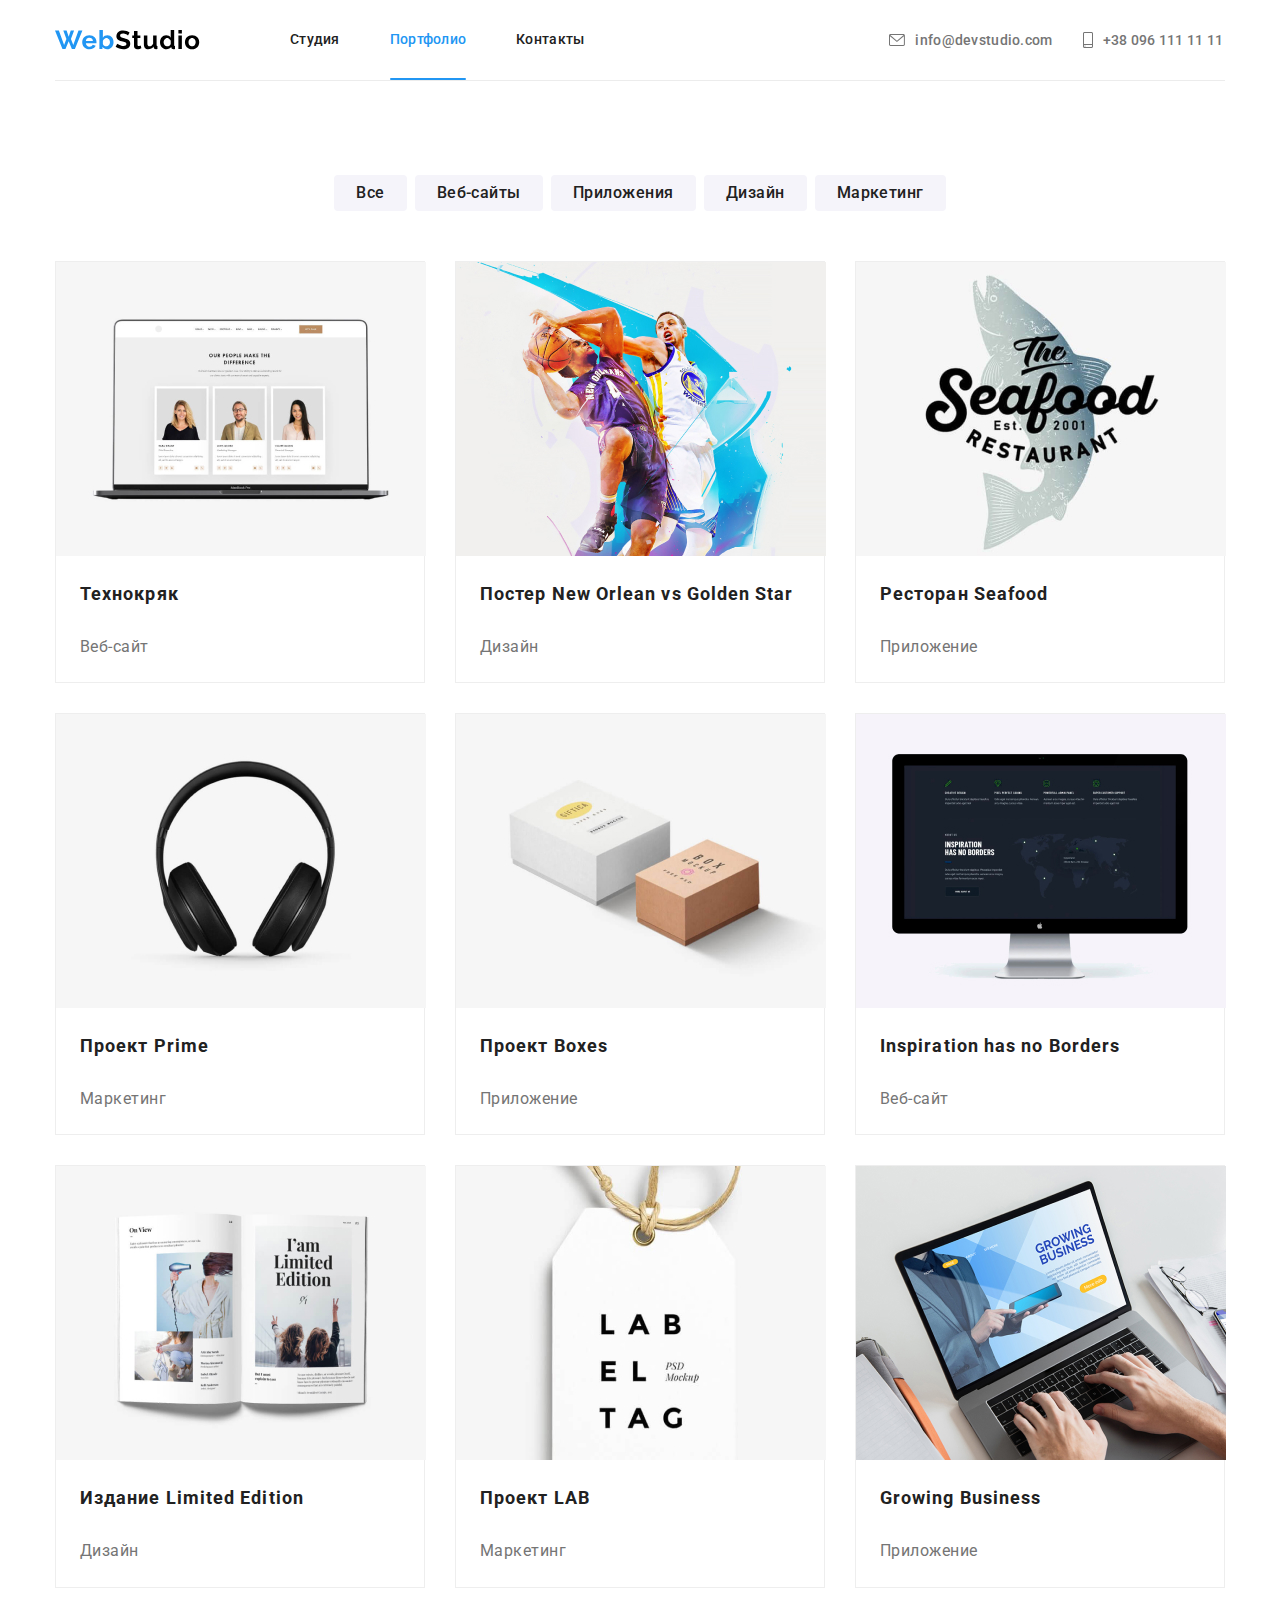
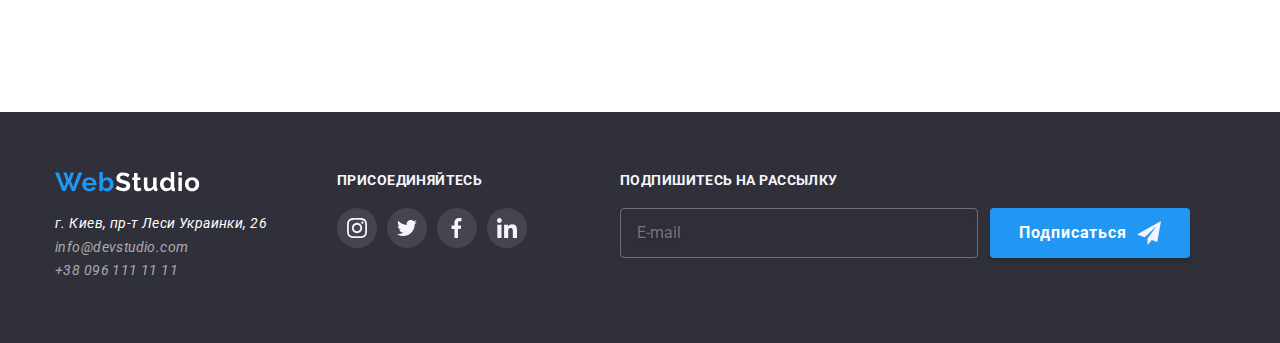
==== portfolio.html @ cbb8707c "portfolio page" ====
<!DOCTYPE html>
<html lang="ru">
  <head>
    <meta charset="UTF-8" />
    <meta name="viewport" content="width=device-width, initial-scale=1.0" />
    <title>portfolio</title>
    <link
      href="https://fonts.googleapis.com/css2?family=Roboto:ital,wght@0,400;0,700;1,100&display=swap"
      rel="stylesheet"
    />
    <link
      rel="stylesheet"
      href="https://cdnjs.cloudflare.com/ajax/libs/modern-normalize/0.7.0/modern-normalize.min.css"
    />
    <link rel="stylesheet" href="./css/style.css" />
  </head>
  <body>
    <header class="header">
      <div class="header__container">
        <nav class="header__container__navigation flexbox">
          <a class="header__container__logo" href="./index.html">
            <img src="./img/WebStudio.svg" alt="логотип"
          /></a>
          <ul class="listt header__menu">
            <li class="header__menu__item">
              <a href="./index.html" class="link">Студия </a>
            </li>

            <li class="header__menu__item">
              <a href="./portfolio.html" class="link current"> Портфолио </a>
            </li>
            <li class="header__menu__item">
              <a href="" class="link">Контакты </a>
            </li>
          </ul>
          <address class="adress">
            <a class="adress__link" href="mailto:info@devstudio.com">
              <svg class="adress__svg" width="16" height="12">
                <use href="./img/symbol-defs.svg#icon-mail"></use>
              </svg>
              info@devstudio.com</a
            >
            <a class="adress__link" href="tel:+380961111111">
              <svg class="adress__svg" width="10" height="16">
                <use href="./img/symbol-defs.svg#icon-tel"></use>
              </svg>
              +38 096 111 11 11
            </a>
          </address>
        </nav>
      </div>
    </header>
    <main>
      <!-- nav-button -->

      <section class="navbutsection">
        <div class="conteiner flexbox">
          <ul class="listt navbut">
            <li class="navbutli">
              <button type="button" class="nav-list">Все</button>
            </li>
            <li class="navbutli">
              <button type="button" class="nav-list">Веб-сайты</button>
            </li>
            <li class="navbutli">
              <button type="button" class="nav-list">Приложения</button>
            </li>
            <li class="navbutli">
              <button type="button" class="nav-list">Дизайн</button>
            </li>
            <li class="navbutli">
              <button type="button" class="nav-list">Маркетинг</button>
            </li>
          </ul>
        </div>
      </section>
      <!-- example -->
      <section class="example">
        <div class="conteiner flexbox">
          <ul class="listt examul">
            <li class="exampleelements">
              <a href=""
                ><div class="overlaybox">
                  <img src="./img/por1.jpg" alt="технокряк" />
                  <div class="overlay">
                    <p>
                      Технокряк это современная площадка распространения
                      коронавируса. Компании используют эту платформу для
                      цифрового шпионажа и атак на защищённые сервера
                      конкурентов.
                    </p>
                  </div>
                </div>
                <div class="listt titlediv">
                  <h2 class="example-title">Технокряк</h2>
                  <p class="example-text">Веб-сайт</p>
                </div></a
              >
            </li>
            <li class="exampleelements">
              <a href=""
                ><div class="overlaybox">
                  <img
                    src="./img/por2.jpg"
                    alt="Постер New Orlean vs Golden Star"
                  />
                  <div class="overlay">
                    <p>
                      Технокряк это современная площадка распространения
                      коронавируса. Компании используют эту платформу для
                      цифрового шпионажа и атак на защищённые сервера
                      конкурентов.
                    </p>
                  </div>
                </div>
                <div class="titlediv">
                  <h2 class="example-title">
                    Постер New Orlean vs Golden Star
                  </h2>
                  <p class="example-text">Дизайн</p>
                </div></a
              >
            </li>
            <li class="exampleelements">
              <a href=""
                ><div class="overlaybox">
                  <img src="./img/por3.jpg" alt="Ресторан Seafood" />
                  <div class="overlay">
                    <p>
                      Технокряк это современная площадка распространения
                      коронавируса. Компании используют эту платформу для
                      цифрового шпионажа и атак на защищённые сервера
                      конкурентов.
                    </p>
                  </div>
                </div>
                <div class="titlediv">
                  <h2 class="example-title">Ресторан Seafood</h2>
                  <p class="example-text">Приложение</p>
                </div></a
              >
            </li>
            <li class="exampleelements">
              <a href=""
                ><div class="overlaybox">
                  <img src="./img/por4.jpg" alt="Проект Prime" />
                  <div class="overlay">
                    <p>
                      Технокряк это современная площадка распространения
                      коронавируса. Компании используют эту платформу для
                      цифрового шпионажа и атак на защищённые сервера
                      конкурентов.
                    </p>
                  </div>
                </div>
                <div class="titlediv">
                  <h2 class="example-title">Проект Prime</h2>
                  <p class="example-text">Маркетинг</p>
                </div></a
              >
            </li>
            <li class="exampleelements">
              <a href=""
                ><div class="overlaybox">
                  <img src="./img/por5.jpg" alt="Проект Boxes" />
                  <div class="overlay">
                    <p>
                      Технокряк это современная площадка распространения
                      коронавируса. Компании используют эту платформу для
                      цифрового шпионажа и атак на защищённые сервера
                      конкурентов.
                    </p>
                  </div>
                </div>
                <div class="titlediv">
                  <h2 class="example-title">Проект Boxes</h2>
                  <p class="example-text">Приложение</p>
                </div></a
              >
            </li>
            <li class="exampleelements">
              <a href=""
                ><div class="overlaybox">
                  <img src="./img/por6.jpg" alt="Inspiration has no Borders" />
                  <div class="overlay">
                    <p>
                      Технокряк это современная площадка распространения
                      коронавируса. Компании используют эту платформу для
                      цифрового шпионажа и атак на защищённые сервера
                      конкурентов.
                    </p>
                  </div>
                </div>
                <div class="titlediv">
                  <h2 class="example-title">Inspiration has no Borders</h2>
                  <p class="example-text">Веб-сайт</p>
                </div></a
              >
            </li>
            <li class="exampleelements">
              <a href=""
                ><div class="overlaybox">
                  <img src="./img/por7.jpg" alt="Издание Limited Edition" />
                  <div class="overlay">
                    <p>
                      Технокряк это современная площадка распространения
                      коронавируса. Компании используют эту платформу для
                      цифрового шпионажа и атак на защищённые сервера
                      конкурентов.
                    </p>
                  </div>
                </div>
                <div class="titlediv">
                  <h2 class="example-title">Издание Limited Edition</h2>
                  <p class="example-text">Дизайн</p>
                </div></a
              >
            </li>
            <li class="exampleelements">
              <a href=""
                ><div class="overlaybox">
                  <img src="./img/por8.jpg" alt="Проект LAB" />
                  <div class="overlay">
                    <p>
                      Технокряк это современная площадка распространения
                      коронавируса. Компании используют эту платформу для
                      цифрового шпионажа и атак на защищённые сервера
                      конкурентов.
                    </p>
                  </div>
                </div>
                <div class="titlediv">
                  <h2 class="example-title">Проект LAB</h2>
                  <p class="example-text">Маркетинг</p>
                </div></a
              >
            </li>
            <li class="exampleelements">
              <a href=""
                ><div class="overlaybox">
                  <img src="./img/por9.jpg" alt="Growing Business" />
                  <div class="overlay">
                    <p>
                      Технокряк это современная площадка распространения
                      коронавируса. Компании используют эту платформу для
                      цифрового шпионажа и атак на защищённые сервера
                      конкурентов.
                    </p>
                  </div>
                </div>
                <div class="titlediv">
                  <h2 class="example-title">Growing Business</h2>
                  <p class="example-text">Приложение</p>
                </div></a
              >
            </li>
          </ul>
        </div>
      </section>
    </main>

    <footer class="footer">
      <div class="conteiner flexbox foote__container">
        <div class="footer__navigation">
          <a class="footer__logo" href="./index.html">
            <img src="./img/WebStudio2.svg" alt="logo"
          /></a>
          <address class="footer__address">
            г. Киев, пр-т Леси Украинки, 26 <br />
            <a class="footer__link" href="mailto:info@devstudio.com"
              >info@devstudio.com</a
            ><br />
            <a class="footer__link" href="tel:+380961111111"
              >+38 096 111 11 11</a
            >
            <br />
          </address>
        </div>
        <div class="footer__social">
          <h3 class="footer__social__title">присоединяйтесь</h3>
          <ul class="listt footer__social__menu">
            <li class="footer__social__items">
              <a class="footer__social__links" href="https://www.instagram.com"
                ><svg class="footer__social__svg" width="20" height="20">
                  <use href="./img/symbol-defs.svg#icon-instagram"></use>
                </svg>
              </a>
            </li>
            <li class="footer__social__items">
              <a class="footer__social__links" href="https://www.twitter.com"
                ><svg class="footer__social__svg" width="20" height="20">
                  <use href="./img/symbol-defs.svg#icon-twitter"></use>
                </svg>
              </a>
            </li>
            <li class="footer__social__items">
              <a class="footer__social__links" href="https://www.facebook.com"
                ><svg class="footer__social__svg" width="20" height="20">
                  <use href="./img/symbol-defs.svg#icon-facebook"></use>
                </svg>
              </a>
            </li>
            <li class="footer__social__items">
              <a class="footer__social__links" href="https://www.linkedin.com"
                ><svg class="footer__social__svg" width="20" height="20">
                  <use href="./img/symbol-defs.svg#icon-linkedin"></use>
                </svg>
              </a>
            </li>
          </ul>
        </div>
        <div class="follow">
          <h2 class="follow__title">Подпишитесь на рассылку</h2>
          <div class="follow__container">
            <input type="email" name="email" placeholder="E-mail" />
            <button type="submit" class="follow__button">
              Подписаться<svg
                class="follow__element"
                width="24px"
                height="24px"
              >
                <use href="./img/symbol-defs.svg#icon-iconsend"></use>
              </svg>
            </button>
          </div>
        </div>
      </div>
    </footer>
  </body>
</html>
---- css/style.css ----
/* mail color: #212121; 
p- color: #757575;
footer adress color: #FFFFFF;
footer nav color: rgba(255, 255, 255, 0.6);
hero color: #FFFFFF
active color: #2196F3;*/

:root {
  --main-color: #212121;
  --text-color: #757575;
  --active-color: #2196f3;
  --hero-color: #ffffff;
  --footer-color: rgba(255, 255, 255, 0.6);
  --pbutton-color: #f5f4fa;
}
body {
  background-color: #ffffff;
  color: var(--main-color);
  font-family: Roboto, sans-serif;
}

html {
  box-sizing: border-box;
}
*,
*::before,
*::after {
  box-sizing: inherit;
}
img {
  display: block;
  max-width: 100%;
  height: auto;
}
/* .list {
    list-style: none; для отдельных */
ul {
  list-style: none;
}
a {
  text-decoration: none;
}

.conteiner {
  width: 1200px;
  padding-left: 15px;
  padding-right: 15px;
  margin-left: auto;
  margin-right: auto;
}
.section {
  padding-top: 94px;
  padding-bottom: 94px;
}
.flexbox {
  display: flex;
}
.listt {
  margin: 0px;
  padding: 0px;
}

/* site nav */

.header .flexbox {
  align-items: center;
  flex-grow: 1;
  border-bottom: 1px solid #ececec;
}
.header__container {
  width: 1200px;
  padding-left: 15px;
  padding-right: 15px;
  margin-left: auto;
  margin-right: auto;
}
.header__container__navigation {
  display: flex;
  align-items: center;
}
.header__container__logo {
  margin-right: 90px;
}

.header__menu .link {
  color: var(--main-color);
  text-decoration: none;

  transition: 250ms ease;
  transition-timing-function: cubic-bezier(0.4, 0, 0.2, 1);
}
.header__menu .link:hover,
.header__menu .linl:active {
  color: var(--active-color);
}
.header__menu .link.current {
  color: var(--active-color);
}

.header__menu__item a {
  padding-top: 32px;
  padding-bottom: 32px;
  display: block;
}

.header__menu {
  display: flex;
}
.header__menu__item:not(:last-child) {
  margin-right: 50px;
}
.header__menu .link {
  font-family: Roboto;
  font-weight: 500;
  font-size: 14px;
  line-height: 1.14;
  letter-spacing: 0.02em;
}
.link {
  position: relative;
}

.link.current::after {
  content: '';
  position: absolute;
  left: 0;
  bottom: 0;
  width: 100%;
  height: 2px;
  background-color: #2196f3;
  border-radius: 2px;
}

.adress {
  display: flex;
  justify-content: center;
  align-items: center;
  margin-left: 305px;
}
.adress__link {
  font-family: Roboto;
  font-style: normal;
  font-weight: 500;
  font-size: 14px;
  letter-spacing: 0.02em;
}
.adress__link {
  display: flex;
  justify-content: center;
  align-items: center;
  color: var(--text-color);
  text-decoration: none;

  transition: 250ms ease;
  transition-timing-function: cubic-bezier(0.4, 0, 0.2, 1);
}
.adress__link:not(:last-child) {
  margin-right: 30px;
}
.adress__link:hover .adress__svg {
  fill: var(--active-color);
}
.adress__link:hover,
.adress__link:active {
  color: var(--active-color);
}

.adress__svg {
  fill: var(--text-color);
  margin-right: 10px;
}

/* hero */

.hero {
  display: flex;
  max-width: 1600px;
  height: 600px;
  margin-left: auto;
  margin-right: auto;
  border: 1px solid #000000;
  background-color: #2f303a;
  background-image: linear-gradient(
      to right,
      rgba(47, 48, 58, 0.4),
      rgba(47, 48, 58, 0.4)
    ),
    url(../img/heroimg1.jpg);
  text-align: center;
  box-sizing: border-box;
}
.hero__container {
  max-width: 700px;
  margin: auto;
}
.hero__title {
  color: var(--hero-color);

  margin-top: 0px;
  margin-bottom: 30px;

  font-weight: 900;
  font-size: 44px;
  line-height: 1.36;

  text-align: center;
  letter-spacing: 0.06em;
  text-transform: uppercase;
}

.hero__button {
  display: inline-block;
  border-radius: 4px;
  padding: 10px 32px;
  width: 200px;
  text-align: center;
  border: transparent;
  margin-bottom: 0px;

  color: var(--hero-color);
  background-color: var(--active-color);

  font-family: inherit;
  font-weight: 700;
  font-size: 16px;
  line-height: 1.87;
  text-decoration: none;
  box-shadow: 0px 4px 4px rgba(0, 0, 0, 0.15);
  border-radius: 4px;
}

.backdrop.is-hidden {
  opacity: 0;
  pointer-events: none;
  transition: 250ms linear 250ms;
}
.backdrop.is-hidden .modal {
  transform: translate(-50%, -50%) scale(0);
}
.backdrop {
  position: fixed;
  top: 0;
  left: 0;
  width: 100%;
  height: 100%;
  background-color: rgba(0, 0, 0, 0.2);
  opacity: 1;
  z-index: 10;
}
.modal {
  position: absolute;
  top: 50%;
  left: 50%;

  width: 528px;
  height: 581px;
  background-color: #ffffff;
  box-shadow: 0px 1px 3px rgba(0, 0, 0, 0.12), 0px 1px 1px rgba(0, 0, 0, 0.14),
    0px 2px 1px rgba(0, 0, 0, 0.2);
  border-radius: 4px;

  transform: translate(-50%, -50%) scale(1);
  transition: transform 250ms cubic-bezier(0.4, 0, 0.2, 1);
}
.modalbut {
  display: inline-block;
  position: absolute;
  top: 8px;
  right: 8px;
  width: 30px;
  height: 30px;
  background-repeat: no-repeat;
  background-position: center;
  background-color: #ffffff;
  border: 1px solid rgba(0, 0, 0, 0.1);
  border-radius: 50%;

  cursor: pointer;
}
.modalbut:hover,
.modalbut:active {
  fill: #188ce8;
  transition: transform 250ms cubic-bezier(0.4, 0, 0.2, 1);
}

.form {
  width: 528px;
  height: 581px;
  padding: 40px;
}
.form-group {
  position: relative;
  display: flex;
  flex-direction: column;
  padding-bottom: 10px;
}
.form-title {
  display: flex;
  text-align: center;
  padding-bottom: 12px;
  margin: 0px;
  font-style: normal;
  font-weight: bold;
  font-size: 20px;
  line-height: 23px;
  text-align: center;
  letter-spacing: 0.03em;
  color: var(--main-color);
}
.form-group input {
  width: 448px;
  height: 40px;
  border: 1px solid rgba(33, 33, 33, 0.2);
  box-sizing: border-box;
  border-radius: 4px;
  padding-left: 35px;
}
.form-group input:focus {
  border: 1px solid var(--active-color);
  outline: 0px;
  transition: 250ms ease;
  transition-timing-function: cubic-bezier(0.4, 0, 0.2, 1);
}
.modal-icon {
  position: absolute;
  display: inline-block;
  top: 47%;
  left: 15px;
}
.form-input:focus ~ .modal-icon {
  fill: var(--active-color);

  transition: 250ms ease;
  transition-timing-function: cubic-bezier(0.4, 0, 0.2, 1);
}
.form-group label {
  font-style: normal;
  font-weight: normal;
  font-size: 12px;
  line-height: 14px;
  letter-spacing: 0.01em;
  color: var(--text-color);
  padding-bottom: 4px;
}
.form-group textarea {
  border: 1px solid rgba(33, 33, 33, 0.2);
  border-radius: 4px;
  width: 448px;
  height: 120px;
  padding: 12px 16px;
  resize: none;
}
.form-group textarea:focus {
  border: 1px solid var(--active-color);
  outline: 0px;

  transition: 250ms ease;
  transition-timing-function: cubic-bezier(0.4, 0, 0.2, 1);
}
.form-group ::placeholder {
  font-style: normal;
  font-weight: normal;
  font-size: 14px;
  line-height: 16px;
  letter-spacing: 0.01em;

  color: rgba(117, 117, 117, 0.5);
}
.form-group .comment {
  margin-bottom: 20px;
}
.form-policy {
  text-align: center;
  width: 100%;
  padding-bottom: 30px;
}

.form-policy label {
  align-items: center;
  text-align: center;
  font-style: normal;
  font-weight: normal;
  font-size: 14px;
  line-height: 24px;
  letter-spacing: 0.03em;
  color: var(--text-color);

  cursor: pointer;
}
.form-policy a {
  color: var(--active-color);
  text-decoration: underline;
}
.checkbox {
  width: 16px;
  height: 15px;
  appearance: none;
  background-image: url(../img/border.svg);
  background-repeat: no-repeat;
  background-position: center;
  outline: 0px;
  cursor: pointer;
}

.checkbox:checked {
  background: #2196f3;
  background-image: url(../img/element.svg);
  background-repeat: no-repeat;
  background-position: center;
  border-radius: 3px;
  outline: 0px;
}
.buttonform {
  text-align: center;
  width: 100%;
}

.formbutt {
  width: 200px;
  height: 50px;
  background: #188ce8;
  color: var(--pbutton-color);
  border-color: transparent;
  box-shadow: 0px 4px 4px rgba(0, 0, 0, 0.15);
  border-radius: 4px;
  cursor: pointer;
}
/* quality */
.quality {
  padding-bottom: 0px;
}
.quality__menu {
  display: flex;
  flex-wrap: wrap;
}

.quality__items {
  width: 270px;
  margin-right: 30px;
}
.quality__items:nth-child(4n) {
  margin-right: 0px;
}

.quality__items::before {
  content: '';
  display: block;
  width: 270px;
  height: 120px;
  background-size: contain;
  background-repeat: no-repeat;
  background-position: center;
  border-radius: 4px;
  background-color: #f5f4fa;
}
.quality__items:nth-child(1)::before {
  background-image: url(../img/antenna1.svg);
  background-size: 70px;
}
.quality__items:nth-child(2)::before {
  background-image: url(../img/clock1.svg);
  background-size: 70px;
}
.quality__items:nth-child(3)::before {
  background-image: url(../img/diagram1.svg);
  background-size: 70px;
}
.quality__items:nth-child(4)::before {
  background-image: url(../img/astronaut1.svg);
  background-size: 70px;
}
.quality__title {
  font-weight: 700;
  font-size: 14px;
  line-height: 1.14;
  letter-spacing: 0.03em;
  text-transform: uppercase;
  color: var(--main-color);
  margin-top: 30px;
  margin-bottom: 10px;
}

.quality-subtitle {
  color: var(--text-color);

  font-size: 14px;
  line-height: 1.71;
  letter-spacing: 0.03em;
  margin-top: 0px;
}
/* work */

.work__menu {
  display: flex;
  flex-wrap: wrap;
  position: relative;
}
.work__title {
  color: var(--main-color);
  font-weight: 700;
  font-size: 36px;
  text-align: center;
  line-height: 1.17;
  letter-spacing: 0.03em;
  padding-bottom: 50px;
  margin: 0px;
}
.work__items {
  width: calc((100%-30px * 2) / 3);
}
.work__items:last-child {
  margin-right: 0px;
}

.work__subtitle {
  font-style: normal;
  font-weight: bold;
  font-size: 14px;
  line-height: 16px;
  text-align: center;
  padding-top: 28px;
  letter-spacing: 0.03em;
  text-transform: uppercase;
  color: var(--pbutton-color);
  text-decoration: none;
}

.work__subtitle {
  position: absolute;
  width: 370px;
  height: 70px;
  bottom: 0px;
  margin: 0;
  background-color: rgba(47, 48, 58, 0.8);
}
/* team */
.team {
  background: #f5f4fa;
}
.team__title {
  padding-bottom: 50px;
  font-size: 36px;
  line-height: 1.17;
  text-align: center;
  letter-spacing: 0.03em;
  margin: 0px;
}
.team__menu {
  display: flex;
  flex-wrap: wrap;
  justify-content: space-between;
  padding: 0px;
}

.team__items {
  width: calc((100% - 3 * 30px) / 4);
  text-align: center;
  background: #ffffff;
  box-shadow: 0px 1px 3px rgba(0, 0, 0, 0.12), 0px 1px 1px rgba(0, 0, 0, 0.14),
    0px 2px 1px rgba(0, 0, 0, 0.2);
  border-radius: 0px 0px 4px 4px;
}
.team__items:last-child {
  margin-right: 0px;
}

.team__name {
  color: var(--main-color);
  font-weight: 500;
  font-size: 16px;
  line-height: 1;
  font-weight: bold;
  letter-spacing: 0.03em;
}
.team__subtitle {
  color: var(--text-color);
  font-size: 16px;
  line-height: 1.9;
  letter-spacing: 0.03em;
}
.team__social {
  display: flex;
  justify-content: center;
  align-items: center;
  padding-bottom: 30px;
  padding-left: 0px;
}

.team__social__item:not(:last-child) {
  margin-right: 10px;
}

.team__social__link {
  display: flex;
  justify-content: center;
  align-items: center;
  width: 44px;
  height: 44px;
  border-radius: 50%;

  transition: 250ms ease;
  transition-timing-function: cubic-bezier(0.4, 0, 0.2, 1);
}
.team__social__link:hover {
  background-color: var(--active-color);
}
.team__social__link:hover .team__social_icon {
  fill: var(--pbutton-color);
}

.team__social_icon {
  width: 20px;
  height: 20px;
  fill: #afb1b8;
  transition: 250ms ease;
  transition-timing-function: cubic-bezier(0.4, 0, 0.2, 1);
}
/* clients */

.clients__title {
  font-weight: bold;
  font-size: 36px;
  line-height: 42px;
  text-align: center;
  letter-spacing: 0.03em;
  color: var(--main-color);
  margin-top: 0px;
  margin-bottom: 0px;
  padding-bottom: 50px;
}
.clients__menu {
  display: flex;
  align-items: center;
}

.clients__items {
  margin-right: 30px;
}
.clients__items:last-child {
  margin-right: 0px;
}
.clients__link {
  display: flex;
  justify-content: center;
  align-items: center;
  width: 170px;
  height: 90px;
  border: 1px solid #afb1b8;
  border-radius: 4px;

  transition: 250ms ease;
  transition-timing-function: cubic-bezier(0.4, 0, 0.2, 1);
}

.clients__link:hover {
  border: 1px solid var(--active-color);
  border-radius: 4px;
}
.clients__link:hover .clients__icon {
  fill: var(--active-color);
}
.clients__icon {
  fill: #afb1b8;
  transition: 250ms ease;
  transition-timing-function: cubic-bezier(0.4, 0, 0.2, 1);
}
/* footer */

.footer {
  background-color: #2f303a;
  padding-top: 60px;
  padding-bottom: 60px;
  align-items: center;
}
.footer__navigation {
  margin-right: 70px;
}

.footer__address {
  color: var(--hero-color);
  font-size: 14px;
  line-height: 1.7;
  letter-spacing: 0.03em;
  padding-top: 20px;
}
.footer__link {
  padding-top: 9px;
  font-size: 14px;
  line-height: 1.7;
  letter-spacing: 0.03em;
  text-decoration: none;
  color: var(--footer-color);
}

.footer__social__title {
  font-weight: bold;
  font-size: 14px;
  line-height: 16px;
  letter-spacing: 0.03em;
  text-transform: uppercase;
  color: var(--pbutton-color);
  margin-top: 0px;
  margin-bottom: 20px;
}

.footer__social__menu {
  display: flex;
}
.footer__social__items {
  border-radius: 50%;

  transition: 250ms ease;
  transition-timing-function: cubic-bezier(0.4, 0, 0.2, 1);
}
.footer__social__items:not(:last-child) {
  margin-right: 10px;
}
.footer__social__items:hover {
  background-color: #2196f3;
}
.footer__social__links {
  display: flex;
  justify-content: center;
  align-items: center;
  padding-top: 12px;
  padding-bottom: 12px;
  width: 40px;
  height: 40px;
  background-color: rgba(255, 255, 255, 0.1);
  border-radius: 50%;
}
.footer__social__svg {
  fill: var(--pbutton-color);
}
.follow {
  margin-left: 93px;
}
.follow__title {
  font-family: Roboto;
  font-style: normal;
  font-weight: bold;
  font-size: 14px;
  line-height: 16px;
  letter-spacing: 0.03em;
  text-transform: uppercase;
  color: var(--pbutton-color);
  padding-bottom: 20px;
  margin: 0px;
}
.follow__container {
  display: flex;
  justify-content: center;
  align-items: center;
}
.follow input {
  width: 358px;
  height: 50px;
  margin-right: 12px;
  align-items: center;
  padding-left: 16px;
  border: 1px solid rgba(255, 255, 255, 0.3);
  box-sizing: border-box;
  filter: drop-shadow(0px 4px 4px rgba(0, 0, 0, 0.15));
  border-radius: 4px;
  background-color: transparent;
  color: var(--text-color);
}
.follow__button {
  display: flex;
  justify-content: center;
  align-items: center;
  width: 200px;
  height: 50px;
  background-color: #2196f3;
  background-repeat: no-repeat;
  box-shadow: 0px 4px 4px rgba(0, 0, 0, 0.15);
  border-radius: 4px;
  border-color: transparent;
  cursor: pointer;

  font-style: normal;
  font-weight: bold;
  font-size: 16px;
  line-height: 30px;
  letter-spacing: 0.06em;
  color: var(--hero-color);
}
.follow__button:hover,
.follow__button:active {
  box-shadow: 0px 4px 4px rgba(0, 0, 0, 0.15);
  transition: 250ms;
  transition-timing-function: cubic-bezier(0.4, 0, 0.2, 1);
}
.follow__element {
  margin-left: 10px;
  fill: var(--pbutton-color);
}
/* portfolio nav */
.navbutsection .flexbox {
  align-items: center;
}
.navbut {
  display: flex;
  justify-content: center;
  margin: auto;
  padding-top: 94px;
  padding-bottom: 0px;
}
.navbutli {
  margin-right: 8px;
}

.navbutli:last-child {
  margin-right: 0px;
}
.nav-list {
  border-radius: 4px;
  padding: 5px 22px;
  min-width: 38px;
  border: transparent;
  background-color: var(--pbutton-color);
  color: var(--main-color);
  font-weight: 500;
  font-size: 16px;
  line-height: 1.6;
  letter-spacing: 0.03em;
  cursor: pointer;

  transition: 250ms ease;
  transition-timing-function: cubic-bezier(0.4, 0, 0.2, 1);
}
.nav-list:hover,
.nav-list:active {
  background-color: var(--active-color);
  color: var(--hero-color);
  box-shadow: 0px 3px 1px rgba(0, 0, 0, 0.1), 0px 1px 2px rgba(0, 0, 0, 0.08),
    0px 2px 2px rgba(0, 0, 0, 0.12);
}

/* example */
.examul {
  display: flex;
  flex-wrap: wrap;
}
.exampleelements {
  width: calc((100% - 6 * 30px) / 9);
}
.exampleelements:nth-child(3n) {
  margin-right: 0px;
}
.example {
  padding-top: 50px;
  padding-bottom: 94px;
}
.titlediv {
  margin: 20px 24px;
}
.exampleelements {
  width: 370px;
  margin-right: 30px;
  margin-bottom: 30px;
  background: #ffffff;
  border: 1px solid #eeeeee;
  box-sizing: border-box;
}
.exampleelements:hover {
  box-shadow: 0px 1px 1px rgba(0, 0, 0, 0.12), 0px 4px 4px rgba(0, 0, 0, 0.06),
    1px 4px 6px rgba(0, 0, 0, 0.16);
}
.example-title {
  color: var(--main-color);
  font-weight: 700;
  font-size: 18px;
  line-height: 2;
  letter-spacing: 0.06em;
  padding-bottom: 4px;
}

.example-text {
  color: var(--text-color);
  font-size: 16px;
  line-height: 1.9;
  letter-spacing: 0.03em;
}
.overlaybox {
  position: relative;
  width: 370px;
  height: 294px;
  overflow: hidden;
}
.overlay {
  position: absolute;
  top: 0;
  left: 0;
  width: 100%;
  height: 100%;
  background-color: rgba(33, 150, 243, 0.9);

  transform: translatey(100%);
  transition: transform 250ms ease;
  transition-timing-function: cubic-bezier(0.4, 0, 0.2, 1);
}
.overlay > p {
  font-style: normal;
  font-weight: normal;
  font-size: 18px;
  line-height: 28px;
  letter-spacing: 0.03em;
  color: var(--pbutton-color);
  padding-top: 63px;
  padding-bottom: 63px;
  padding-right: 24px;
  padding-left: 24px;
  margin: 0px;
}
.overlaybox:hover .overlay {
  transform: translatey(0);
}
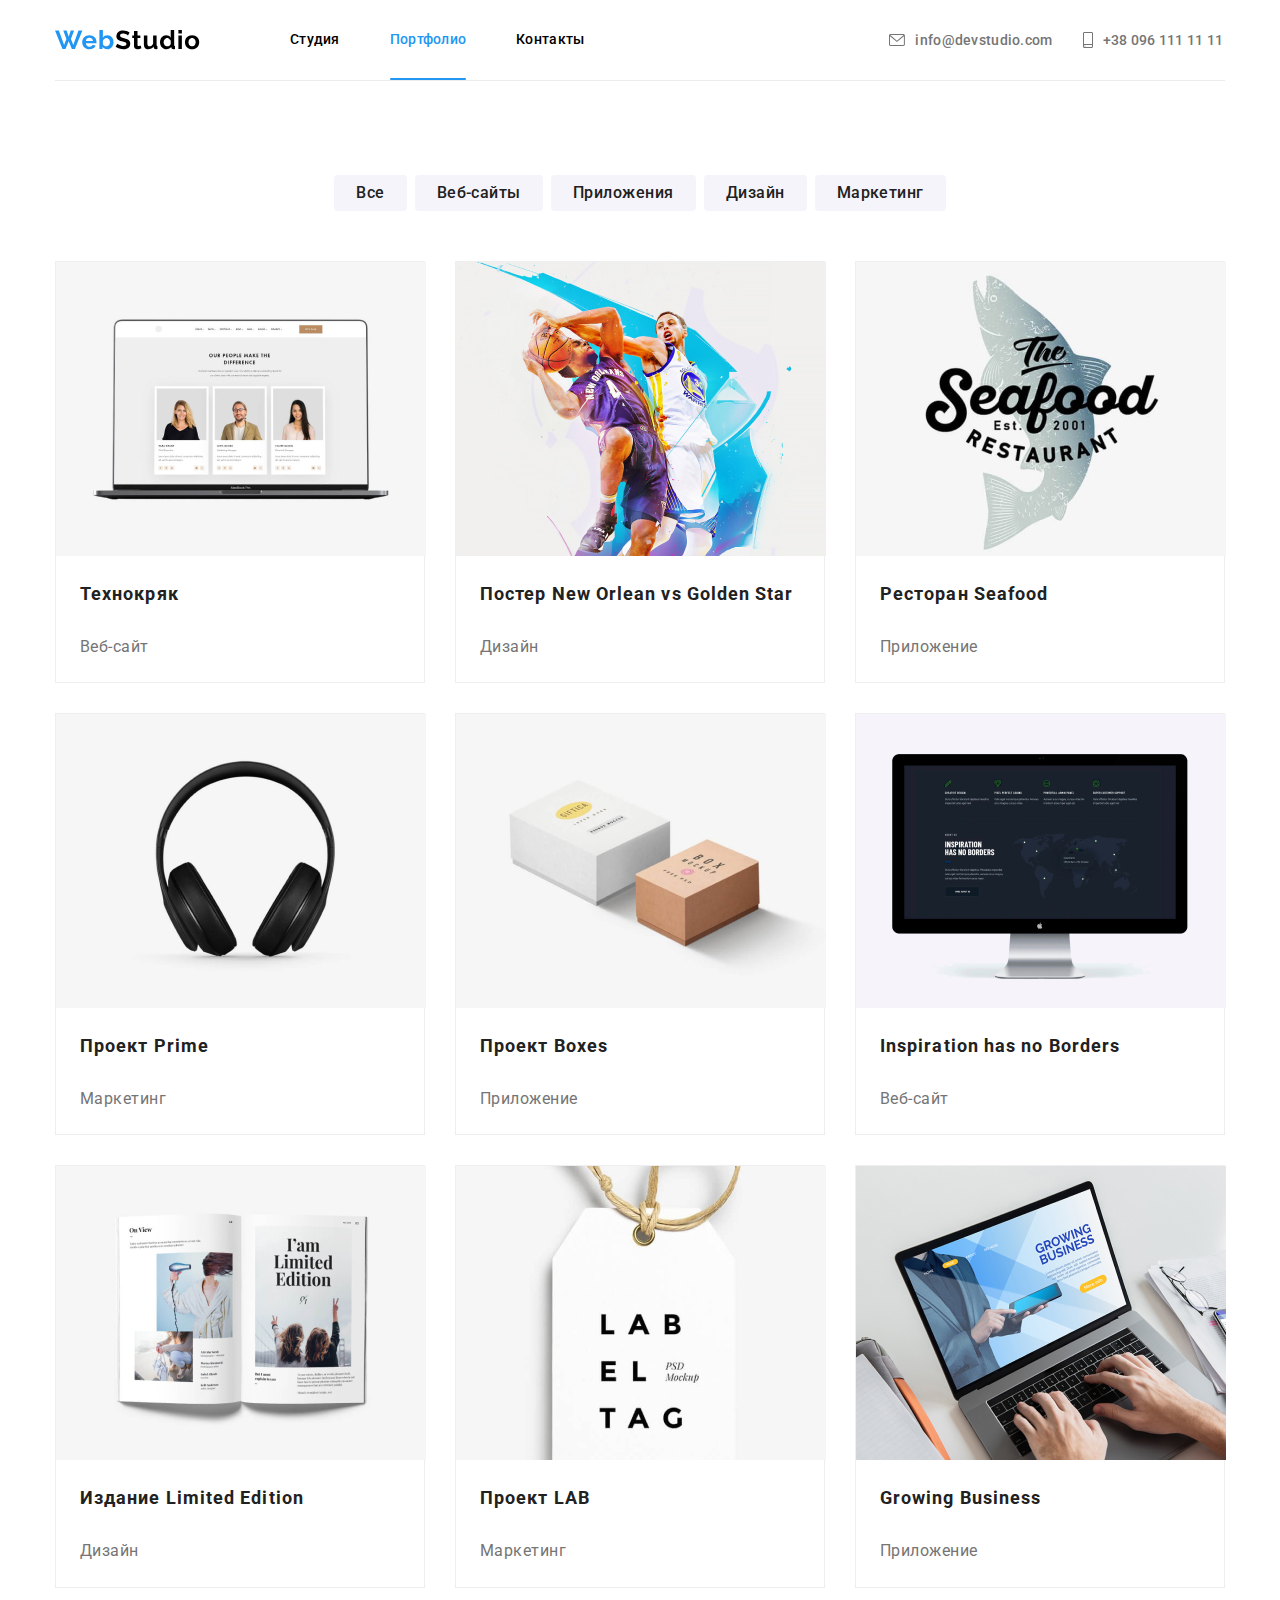
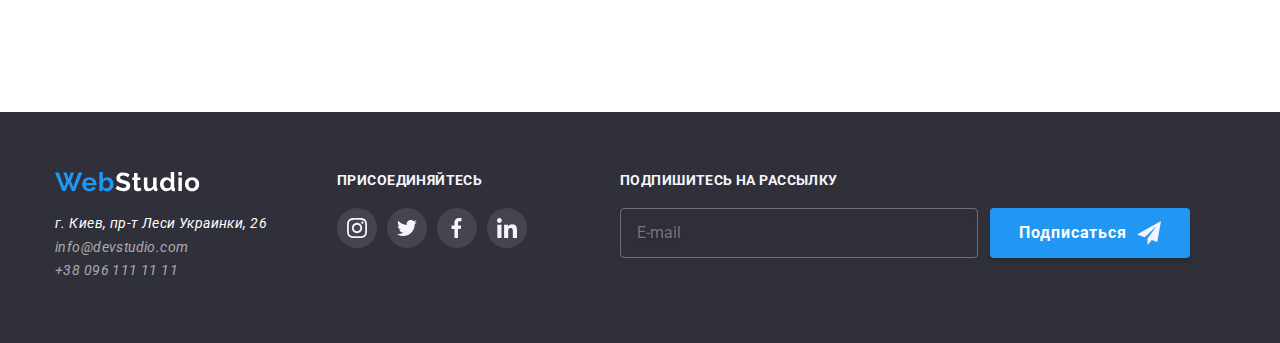
==== commit 9fe268f7: "portfolio page" ====
--- a/portfolio.html
+++ b/portfolio.html
@@ -12,7 +12,7 @@
       rel="stylesheet"
       href="https://cdnjs.cloudflare.com/ajax/libs/modern-normalize/0.7.0/modern-normalize.min.css"
     />
-    <link rel="stylesheet" href="./css/style.css" />
+    <link rel="stylesheet" href="./css/main.min.css" />
   </head>
   <body>
     <header class="header">
@@ -30,7 +30,7 @@
               <a href="./portfolio.html" class="link current"> Портфолио </a>
             </li>
             <li class="header__menu__item">
-              <a href="" class="link">Контакты </a>
+              <a href="#contacts" class="link">Контакты </a>
             </li>
           </ul>
           <address class="adress">
@@ -53,23 +53,31 @@
     <main>
       <!-- nav-button -->
 
-      <section class="navbutsection">
+      <section class="portfolio_navigation">
         <div class="conteiner flexbox">
-          <ul class="listt navbut">
-            <li class="navbutli">
-              <button type="button" class="nav-list">Все</button>
-            </li>
-            <li class="navbutli">
-              <button type="button" class="nav-list">Веб-сайты</button>
-            </li>
-            <li class="navbutli">
-              <button type="button" class="nav-list">Приложения</button>
-            </li>
-            <li class="navbutli">
-              <button type="button" class="nav-list">Дизайн</button>
-            </li>
-            <li class="navbutli">
-              <button type="button" class="nav-list">Маркетинг</button>
+          <ul class="listt portfolio__menu">
+            <li class="portfolio__menu__item">
+              <button type="button" class="portfolio__menu__button">Все</button>
+            </li>
+            <li class="portfolio__menu__item">
+              <button type="button" class="portfolio__menu__button">
+                Веб-сайты
+              </button>
+            </li>
+            <li class="portfolio__menu__item">
+              <button type="button" class="portfolio__menu__button">
+                Приложения
+              </button>
+            </li>
+            <li class="portfolio__menu__item">
+              <button type="button" class="portfolio__menu__button">
+                Дизайн
+              </button>
+            </li>
+            <li class="portfolio__menu__item">
+              <button type="button" class="portfolio__menu__button">
+                Маркетинг
+              </button>
             </li>
           </ul>
         </div>
@@ -77,180 +85,182 @@
       <!-- example -->
       <section class="example">
         <div class="conteiner flexbox">
-          <ul class="listt examul">
-            <li class="exampleelements">
-              <a href=""
-                ><div class="overlaybox">
+          <ul class="listt example__menu">
+            <li class="example__items">
+              <a href=""
+                ><div class="example__overlay">
                   <img src="./img/por1.jpg" alt="технокряк" />
-                  <div class="overlay">
-                    <p>
-                      Технокряк это современная площадка распространения
-                      коронавируса. Компании используют эту платформу для
-                      цифрового шпионажа и атак на защищённые сервера
-                      конкурентов.
-                    </p>
-                  </div>
-                </div>
-                <div class="listt titlediv">
-                  <h2 class="example-title">Технокряк</h2>
-                  <p class="example-text">Веб-сайт</p>
-                </div></a
-              >
-            </li>
-            <li class="exampleelements">
-              <a href=""
-                ><div class="overlaybox">
+                  <div class="example__overlay__text">
+                    <p>
+                      Технокряк это современная площадка распространения
+                      коронавируса. Компании используют эту платформу для
+                      цифрового шпионажа и атак на защищённые сервера
+                      конкурентов.
+                    </p>
+                  </div>
+                </div>
+                <div class="listt example__card">
+                  <h2 class="example__card__title">Технокряк</h2>
+                  <p class="example__card__text">Веб-сайт</p>
+                </div></a
+              >
+            </li>
+            <li class="example__items">
+              <a href=""
+                ><div class="example__overlay">
                   <img
                     src="./img/por2.jpg"
                     alt="Постер New Orlean vs Golden Star"
                   />
-                  <div class="overlay">
-                    <p>
-                      Технокряк это современная площадка распространения
-                      коронавируса. Компании используют эту платформу для
-                      цифрового шпионажа и атак на защищённые сервера
-                      конкурентов.
-                    </p>
-                  </div>
-                </div>
-                <div class="titlediv">
-                  <h2 class="example-title">
+                  <div class="example__overlay__text">
+                    <p>
+                      Технокряк это современная площадка распространения
+                      коронавируса. Компании используют эту платформу для
+                      цифрового шпионажа и атак на защищённые сервера
+                      конкурентов.
+                    </p>
+                  </div>
+                </div>
+                <div class="example__card">
+                  <h2 class="example__card__title">
                     Постер New Orlean vs Golden Star
                   </h2>
-                  <p class="example-text">Дизайн</p>
-                </div></a
-              >
-            </li>
-            <li class="exampleelements">
-              <a href=""
-                ><div class="overlaybox">
+                  <p class="example__card__text">Дизайн</p>
+                </div></a
+              >
+            </li>
+            <li class="example__items">
+              <a href=""
+                ><div class="example__overlay">
                   <img src="./img/por3.jpg" alt="Ресторан Seafood" />
-                  <div class="overlay">
-                    <p>
-                      Технокряк это современная площадка распространения
-                      коронавируса. Компании используют эту платформу для
-                      цифрового шпионажа и атак на защищённые сервера
-                      конкурентов.
-                    </p>
-                  </div>
-                </div>
-                <div class="titlediv">
-                  <h2 class="example-title">Ресторан Seafood</h2>
-                  <p class="example-text">Приложение</p>
-                </div></a
-              >
-            </li>
-            <li class="exampleelements">
-              <a href=""
-                ><div class="overlaybox">
+                  <div class="example__overlay__text">
+                    <p>
+                      Технокряк это современная площадка распространения
+                      коронавируса. Компании используют эту платформу для
+                      цифрового шпионажа и атак на защищённые сервера
+                      конкурентов.
+                    </p>
+                  </div>
+                </div>
+                <div class="example__card">
+                  <h2 class="example__card__title">Ресторан Seafood</h2>
+                  <p class="example__card__text">Приложение</p>
+                </div></a
+              >
+            </li>
+            <li class="example__items">
+              <a href=""
+                ><div class="example__overlay">
                   <img src="./img/por4.jpg" alt="Проект Prime" />
-                  <div class="overlay">
-                    <p>
-                      Технокряк это современная площадка распространения
-                      коронавируса. Компании используют эту платформу для
-                      цифрового шпионажа и атак на защищённые сервера
-                      конкурентов.
-                    </p>
-                  </div>
-                </div>
-                <div class="titlediv">
-                  <h2 class="example-title">Проект Prime</h2>
-                  <p class="example-text">Маркетинг</p>
-                </div></a
-              >
-            </li>
-            <li class="exampleelements">
-              <a href=""
-                ><div class="overlaybox">
+                  <div class="example__overlay__text">
+                    <p>
+                      Технокряк это современная площадка распространения
+                      коронавируса. Компании используют эту платформу для
+                      цифрового шпионажа и атак на защищённые сервера
+                      конкурентов.
+                    </p>
+                  </div>
+                </div>
+                <div class="example__card">
+                  <h2 class="example__card__title">Проект Prime</h2>
+                  <p class="example__card__text">Маркетинг</p>
+                </div></a
+              >
+            </li>
+            <li class="example__items">
+              <a href=""
+                ><div class="example__overlay">
                   <img src="./img/por5.jpg" alt="Проект Boxes" />
-                  <div class="overlay">
-                    <p>
-                      Технокряк это современная площадка распространения
-                      коронавируса. Компании используют эту платформу для
-                      цифрового шпионажа и атак на защищённые сервера
-                      конкурентов.
-                    </p>
-                  </div>
-                </div>
-                <div class="titlediv">
-                  <h2 class="example-title">Проект Boxes</h2>
-                  <p class="example-text">Приложение</p>
-                </div></a
-              >
-            </li>
-            <li class="exampleelements">
-              <a href=""
-                ><div class="overlaybox">
+                  <div class="example__overlay__text">
+                    <p>
+                      Технокряк это современная площадка распространения
+                      коронавируса. Компании используют эту платформу для
+                      цифрового шпионажа и атак на защищённые сервера
+                      конкурентов.
+                    </p>
+                  </div>
+                </div>
+                <div class="example__card">
+                  <h2 class="example__card__title">Проект Boxes</h2>
+                  <p class="example__card__text">Приложение</p>
+                </div></a
+              >
+            </li>
+            <li class="example__items">
+              <a href=""
+                ><div class="example__overlay">
                   <img src="./img/por6.jpg" alt="Inspiration has no Borders" />
-                  <div class="overlay">
-                    <p>
-                      Технокряк это современная площадка распространения
-                      коронавируса. Компании используют эту платформу для
-                      цифрового шпионажа и атак на защищённые сервера
-                      конкурентов.
-                    </p>
-                  </div>
-                </div>
-                <div class="titlediv">
-                  <h2 class="example-title">Inspiration has no Borders</h2>
-                  <p class="example-text">Веб-сайт</p>
-                </div></a
-              >
-            </li>
-            <li class="exampleelements">
-              <a href=""
-                ><div class="overlaybox">
+                  <div class="example__overlay__text">
+                    <p>
+                      Технокряк это современная площадка распространения
+                      коронавируса. Компании используют эту платформу для
+                      цифрового шпионажа и атак на защищённые сервера
+                      конкурентов.
+                    </p>
+                  </div>
+                </div>
+                <div class="example__card">
+                  <h2 class="example__card__title">
+                    Inspiration has no Borders
+                  </h2>
+                  <p class="example__card__text">Веб-сайт</p>
+                </div></a
+              >
+            </li>
+            <li class="example__items">
+              <a href=""
+                ><div class="example__overlay">
                   <img src="./img/por7.jpg" alt="Издание Limited Edition" />
-                  <div class="overlay">
-                    <p>
-                      Технокряк это современная площадка распространения
-                      коронавируса. Компании используют эту платформу для
-                      цифрового шпионажа и атак на защищённые сервера
-                      конкурентов.
-                    </p>
-                  </div>
-                </div>
-                <div class="titlediv">
-                  <h2 class="example-title">Издание Limited Edition</h2>
-                  <p class="example-text">Дизайн</p>
-                </div></a
-              >
-            </li>
-            <li class="exampleelements">
-              <a href=""
-                ><div class="overlaybox">
+                  <div class="example__overlay__text">
+                    <p>
+                      Технокряк это современная площадка распространения
+                      коронавируса. Компании используют эту платформу для
+                      цифрового шпионажа и атак на защищённые сервера
+                      конкурентов.
+                    </p>
+                  </div>
+                </div>
+                <div class="example__card">
+                  <h2 class="example__card__title">Издание Limited Edition</h2>
+                  <p class="example__card__text">Дизайн</p>
+                </div></a
+              >
+            </li>
+            <li class="example__items">
+              <a href=""
+                ><div class="example__overlay">
                   <img src="./img/por8.jpg" alt="Проект LAB" />
-                  <div class="overlay">
-                    <p>
-                      Технокряк это современная площадка распространения
-                      коронавируса. Компании используют эту платформу для
-                      цифрового шпионажа и атак на защищённые сервера
-                      конкурентов.
-                    </p>
-                  </div>
-                </div>
-                <div class="titlediv">
-                  <h2 class="example-title">Проект LAB</h2>
-                  <p class="example-text">Маркетинг</p>
-                </div></a
-              >
-            </li>
-            <li class="exampleelements">
-              <a href=""
-                ><div class="overlaybox">
+                  <div class="example__overlay__text">
+                    <p>
+                      Технокряк это современная площадка распространения
+                      коронавируса. Компании используют эту платформу для
+                      цифрового шпионажа и атак на защищённые сервера
+                      конкурентов.
+                    </p>
+                  </div>
+                </div>
+                <div class="example__card">
+                  <h2 class="example__card__title">Проект LAB</h2>
+                  <p class="example__card__text">Маркетинг</p>
+                </div></a
+              >
+            </li>
+            <li class="example__items">
+              <a href=""
+                ><div class="example__overlay">
                   <img src="./img/por9.jpg" alt="Growing Business" />
-                  <div class="overlay">
-                    <p>
-                      Технокряк это современная площадка распространения
-                      коронавируса. Компании используют эту платформу для
-                      цифрового шпионажа и атак на защищённые сервера
-                      конкурентов.
-                    </p>
-                  </div>
-                </div>
-                <div class="titlediv">
-                  <h2 class="example-title">Growing Business</h2>
-                  <p class="example-text">Приложение</p>
+                  <div class="example__overlay__text">
+                    <p>
+                      Технокряк это современная площадка распространения
+                      коронавируса. Компании используют эту платформу для
+                      цифрового шпионажа и атак на защищённые сервера
+                      конкурентов.
+                    </p>
+                  </div>
+                </div>
+                <div class="example__card">
+                  <h2 class="example__card__title">Growing Business</h2>
+                  <p class="example__card__text">Приложение</p>
                 </div></a
               >
             </li>
@@ -259,7 +269,7 @@
       </section>
     </main>
 
-    <footer class="footer">
+    <footer id="contacts" class="footer">
       <div class="conteiner flexbox foote__container">
         <div class="footer__navigation">
           <a class="footer__logo" href="./index.html">
--- a/css/main.min.css
+++ b/css/main.min.css
@@ -0,0 +1,2 @@
+body{background-color:#ffffff;color:var(--main-color);font-family:Roboto, sans-serif}html{-webkit-box-sizing:border-box;box-sizing:border-box}*,*::before,*::after{-webkit-box-sizing:inherit;box-sizing:inherit}img{display:block;max-width:100%;height:auto}ul{list-style:none}a{text-decoration:none}.conteiner{width:1200px;padding-left:15px;padding-right:15px;margin-left:auto;margin-right:auto}.section{padding-top:94px;padding-bottom:94px}.flexbox{display:-webkit-box;display:-ms-flexbox;display:flex}.listt{margin:0px;padding:0px}.header .flexbox{-webkit-box-align:center;-ms-flex-align:center;align-items:center;-webkit-box-flex:1;-ms-flex-positive:1;flex-grow:1;border-bottom:1px solid #ececec}.header__container{width:1200px;padding-left:15px;padding-right:15px;margin-left:auto;margin-right:auto}.header__container__navigation{display:-webkit-box;display:-ms-flexbox;display:flex;-webkit-box-align:center;-ms-flex-align:center;align-items:center}.header__container__logo{margin-right:90px}.header__menu .link{color:var(--main-color);text-decoration:none;-webkit-transition:250ms ease;transition:250ms ease;-webkit-transition-timing-function:cubic-bezier(0.4, 0, 0.2, 1);transition-timing-function:cubic-bezier(0.4, 0, 0.2, 1)}.header__menu .link:hover,.header__menu .linl:active{color:#2196f3}.header__menu .link.current{color:#2196f3}.header__menu__item a{padding-top:32px;padding-bottom:32px;display:block}.header__menu{display:-webkit-box;display:-ms-flexbox;display:flex}.header__menu__item:not(:last-child){margin-right:50px}.header__menu .link{font-family:Roboto;font-weight:500;font-size:14px;line-height:1.14;letter-spacing:0.02em}.link{position:relative}.link.current::after{content:'';position:absolute;left:0;bottom:0;width:100%;height:2px;background-color:#2196f3;border-radius:2px}.adress{display:-webkit-box;display:-ms-flexbox;display:flex;-webkit-box-pack:center;-ms-flex-pack:center;justify-content:center;-webkit-box-align:center;-ms-flex-align:center;align-items:center;margin-left:305px}.adress__link{font-family:Roboto;font-style:normal;font-weight:500;font-size:14px;letter-spacing:0.02em}.adress__link{display:-webkit-box;display:-ms-flexbox;display:flex;-webkit-box-pack:center;-ms-flex-pack:center;justify-content:center;-webkit-box-align:center;-ms-flex-align:center;align-items:center;color:#757575;text-decoration:none;-webkit-transition:250ms ease;transition:250ms ease;-webkit-transition-timing-function:cubic-bezier(0.4, 0, 0.2, 1);transition-timing-function:cubic-bezier(0.4, 0, 0.2, 1)}.adress__link:not(:last-child){margin-right:30px}.adress__link:hover .adress__svg{fill:#2196f3}.adress__link:hover,.adress__link:active{color:#2196f3}.adress__svg{fill:#757575;margin-right:10px}.hero{display:-webkit-box;display:-ms-flexbox;display:flex;max-width:1600px;height:600px;margin-left:auto;margin-right:auto;border:1px solid #000000;background-color:#2f303a;background-image:-webkit-gradient(linear, left top, right top, from(rgba(47,48,58,0.4)), to(rgba(47,48,58,0.4))),url(../img/heroimg1.jpg);background-image:linear-gradient(to right, rgba(47,48,58,0.4), rgba(47,48,58,0.4)),url(../img/heroimg1.jpg);text-align:center;-webkit-box-sizing:border-box;box-sizing:border-box}.hero__container{max-width:700px;margin:auto}.hero__title{color:#fff;margin-top:0px;margin-bottom:30px;font-weight:900;font-size:44px;line-height:1.36;text-align:center;letter-spacing:0.06em;text-transform:uppercase}.hero__button{display:inline-block;border-radius:4px;padding:10px 32px;width:200px;text-align:center;border:transparent;margin-bottom:0px;color:#fff;background-color:#2196f3;font-family:inherit;font-weight:700;font-size:16px;line-height:1.87;text-decoration:none;-webkit-box-shadow:0px 4px 4px rgba(0,0,0,0.15);box-shadow:0px 4px 4px rgba(0,0,0,0.15);border-radius:4px}.backdrop.is-hidden{opacity:0;pointer-events:none;-webkit-transition:250ms linear 250ms;transition:250ms linear 250ms}.backdrop.is-hidden .modal{-webkit-transform:translate(-50%, -50%) scale(0);transform:translate(-50%, -50%) scale(0)}.backdrop{position:fixed;top:0;left:0;width:100%;height:100%;background-color:rgba(0,0,0,0.2);opacity:1;z-index:10}.modal{position:absolute;top:50%;left:50%;width:528px;height:581px;background-color:#ffffff;-webkit-box-shadow:0px 1px 3px rgba(0,0,0,0.12),0px 1px 1px rgba(0,0,0,0.14),0px 2px 1px rgba(0,0,0,0.2);box-shadow:0px 1px 3px rgba(0,0,0,0.12),0px 1px 1px rgba(0,0,0,0.14),0px 2px 1px rgba(0,0,0,0.2);border-radius:4px;-webkit-transform:translate(-50%, -50%) scale(1);transform:translate(-50%, -50%) scale(1);-webkit-transition:-webkit-transform 250ms cubic-bezier(0.4, 0, 0.2, 1);transition:-webkit-transform 250ms cubic-bezier(0.4, 0, 0.2, 1);transition:transform 250ms cubic-bezier(0.4, 0, 0.2, 1);transition:transform 250ms cubic-bezier(0.4, 0, 0.2, 1), -webkit-transform 250ms cubic-bezier(0.4, 0, 0.2, 1)}.modal__button{display:inline-block;position:absolute;top:8px;right:8px;width:30px;height:30px;background-repeat:no-repeat;background-position:center;background-color:#ffffff;border:1px solid rgba(0,0,0,0.1);border-radius:50%;cursor:pointer}.modal__button:hover,.modal__button:active{fill:#188ce8;-webkit-transition:-webkit-transform 250ms cubic-bezier(0.4, 0, 0.2, 1);transition:-webkit-transform 250ms cubic-bezier(0.4, 0, 0.2, 1);transition:transform 250ms cubic-bezier(0.4, 0, 0.2, 1);transition:transform 250ms cubic-bezier(0.4, 0, 0.2, 1), -webkit-transform 250ms cubic-bezier(0.4, 0, 0.2, 1)}.form{width:528px;height:581px;padding:40px}.form__title{display:-webkit-box;display:-ms-flexbox;display:flex;text-align:center;padding-bottom:12px;margin:0px;font-style:normal;font-weight:bold;font-size:20px;line-height:23px;text-align:center;letter-spacing:0.03em;color:var(--main-color)}.form__container{position:relative;display:-webkit-box;display:-ms-flexbox;display:flex;-webkit-box-orient:vertical;-webkit-box-direction:normal;-ms-flex-direction:column;flex-direction:column;padding-bottom:10px}.form__container input{width:448px;height:40px;border:1px solid rgba(33,33,33,0.2);-webkit-box-sizing:border-box;box-sizing:border-box;border-radius:4px;padding-left:35px}.form__container input:focus{border:1px solid #2196f3;outline:0px;-webkit-transition:250ms ease;transition:250ms ease;-webkit-transition-timing-function:cubic-bezier(0.4, 0, 0.2, 1);transition-timing-function:cubic-bezier(0.4, 0, 0.2, 1)}.modal__icon{position:absolute;display:inline-block;top:47%;left:15px}.form__input:focus ~ .modal__icon{fill:#2196f3;-webkit-transition:250ms ease;transition:250ms ease;-webkit-transition-timing-function:cubic-bezier(0.4, 0, 0.2, 1);transition-timing-function:cubic-bezier(0.4, 0, 0.2, 1)}.form__container label{font-style:normal;font-weight:normal;font-size:12px;line-height:14px;letter-spacing:0.01em;color:#757575;padding-bottom:4px}.form__container textarea{border:1px solid rgba(33,33,33,0.2);border-radius:4px;width:448px;height:120px;padding:12px 16px;resize:none}.form__container textarea:focus{border:1px solid #2196f3;outline:0px;-webkit-transition:250ms ease;transition:250ms ease;-webkit-transition-timing-function:cubic-bezier(0.4, 0, 0.2, 1);transition-timing-function:cubic-bezier(0.4, 0, 0.2, 1)}.form__container ::-webkit-input-placeholder{font-style:normal;font-weight:normal;font-size:14px;line-height:16px;letter-spacing:0.01em;color:rgba(117,117,117,0.5)}.form__container :-ms-input-placeholder{font-style:normal;font-weight:normal;font-size:14px;line-height:16px;letter-spacing:0.01em;color:rgba(117,117,117,0.5)}.form__container ::-ms-input-placeholder{font-style:normal;font-weight:normal;font-size:14px;line-height:16px;letter-spacing:0.01em;color:rgba(117,117,117,0.5)}.form__container ::placeholder{font-style:normal;font-weight:normal;font-size:14px;line-height:16px;letter-spacing:0.01em;color:rgba(117,117,117,0.5)}.form__container .comment{margin-bottom:20px}.form__policy{text-align:center;width:100%;padding-bottom:30px}.form__policy label{-webkit-box-align:center;-ms-flex-align:center;align-items:center;text-align:center;font-style:normal;font-weight:normal;font-size:14px;line-height:24px;letter-spacing:0.03em;color:#757575;cursor:pointer}.form__policy a{color:#2196f3;text-decoration:underline}.checkbox{width:16px;height:15px;-webkit-appearance:none;-moz-appearance:none;appearance:none;background-image:url(../img/border.svg);background-repeat:no-repeat;background-position:center;outline:0px;cursor:pointer}.checkbox:checked{background:#2196f3;background-image:url(../img/element.svg);background-repeat:no-repeat;background-position:center;border-radius:3px;outline:0px}.form__button{text-align:center;width:100%}.form__button__submit{width:200px;height:50px;background:#188ce8;color:#f5f4fa;border-color:transparent;-webkit-box-shadow:0px 4px 4px rgba(0,0,0,0.15);box-shadow:0px 4px 4px rgba(0,0,0,0.15);border-radius:4px;cursor:pointer}.quality{padding-bottom:0px}.quality__menu{display:-webkit-box;display:-ms-flexbox;display:flex;-ms-flex-wrap:wrap;flex-wrap:wrap}.quality__items{width:270px;margin-right:30px}.quality__items:nth-child(4n){margin-right:0px}.quality__items::before{content:'';display:block;width:270px;height:120px;background-size:contain;background-repeat:no-repeat;background-position:center;border-radius:4px;background-color:#f5f4fa}.quality__items:nth-child(1)::before{background-image:url(../img/antenna1.svg);background-size:70px}.quality__items:nth-child(2)::before{background-image:url(../img/clock1.svg);background-size:70px}.quality__items:nth-child(3)::before{background-image:url(../img/diagram1.svg);background-size:70px}.quality__items:nth-child(4)::before{background-image:url(../img/astronaut1.svg);background-size:70px}.quality__title{font-weight:700;font-size:14px;line-height:1.14;letter-spacing:0.03em;text-transform:uppercase;color:var(--main-color);margin-top:30px;margin-bottom:10px}.quality-subtitle{color:#757575;font-size:14px;line-height:1.71;letter-spacing:0.03em;margin-top:0px}.work__menu{display:-webkit-box;display:-ms-flexbox;display:flex;-ms-flex-wrap:wrap;flex-wrap:wrap;position:relative}.work__title{color:#212121;font-weight:700;font-size:36px;text-align:center;line-height:1.17;letter-spacing:0.03em;padding-bottom:50px;margin:0px}.work__items{width:calc((100%-30px * 2) / 3)}.work__items:last-child{margin-right:0px}.work__subtitle{font-style:normal;font-weight:bold;font-size:14px;line-height:16px;text-align:center;padding-top:28px;letter-spacing:0.03em;text-transform:uppercase;color:#f5f4fa;text-decoration:none}.work__subtitle{position:absolute;width:370px;height:70px;bottom:0px;margin:0;background-color:rgba(47,48,58,0.8)}.team{background:#f5f4fa}.team__title{padding-bottom:50px;font-size:36px;line-height:1.17;text-align:center;letter-spacing:0.03em;margin:0px}.team__menu{display:-webkit-box;display:-ms-flexbox;display:flex;-ms-flex-wrap:wrap;flex-wrap:wrap;-webkit-box-pack:justify;-ms-flex-pack:justify;justify-content:space-between;padding:0px}.team__items{width:calc((100% - 3 * 30px) / 4);text-align:center;background:#ffffff;-webkit-box-shadow:0px 1px 3px rgba(0,0,0,0.12),0px 1px 1px rgba(0,0,0,0.14),0px 2px 1px rgba(0,0,0,0.2);box-shadow:0px 1px 3px rgba(0,0,0,0.12),0px 1px 1px rgba(0,0,0,0.14),0px 2px 1px rgba(0,0,0,0.2);border-radius:0px 0px 4px 4px}.team__items:last-child{margin-right:0px}.team__name{color:var(--main-color);font-weight:500;font-size:16px;line-height:1;font-weight:bold;letter-spacing:0.03em}.team__subtitle{color:#757575;font-size:16px;line-height:1.9;letter-spacing:0.03em}.team__social{display:-webkit-box;display:-ms-flexbox;display:flex;-webkit-box-pack:center;-ms-flex-pack:center;justify-content:center;-webkit-box-align:center;-ms-flex-align:center;align-items:center;padding-bottom:30px;padding-left:0px}.team__social__item:not(:last-child){margin-right:10px}.team__social__link{display:-webkit-box;display:-ms-flexbox;display:flex;-webkit-box-pack:center;-ms-flex-pack:center;justify-content:center;-webkit-box-align:center;-ms-flex-align:center;align-items:center;width:44px;height:44px;border-radius:50%;-webkit-transition:250ms ease;transition:250ms ease;-webkit-transition-timing-function:cubic-bezier(0.4, 0, 0.2, 1);transition-timing-function:cubic-bezier(0.4, 0, 0.2, 1)}.team__social__link:hover{background-color:#2196f3}.team__social__link:hover .team__social_icon{fill:#f5f4fa}.team__social_icon{width:20px;height:20px;fill:#afb1b8;-webkit-transition:250ms ease;transition:250ms ease;-webkit-transition-timing-function:cubic-bezier(0.4, 0, 0.2, 1);transition-timing-function:cubic-bezier(0.4, 0, 0.2, 1)}.clients__title{font-weight:bold;font-size:36px;line-height:42px;text-align:center;letter-spacing:0.03em;color:#212121;margin-top:0px;margin-bottom:0px;padding-bottom:50px}.clients__menu{display:-webkit-box;display:-ms-flexbox;display:flex;-webkit-box-align:center;-ms-flex-align:center;align-items:center}.clients__items{margin-right:30px}.clients__items:last-child{margin-right:0px}.clients__link{display:-webkit-box;display:-ms-flexbox;display:flex;-webkit-box-pack:center;-ms-flex-pack:center;justify-content:center;-webkit-box-align:center;-ms-flex-align:center;align-items:center;width:170px;height:90px;border:1px solid #afb1b8;border-radius:4px;-webkit-transition:250ms ease;transition:250ms ease;-webkit-transition-timing-function:cubic-bezier(0.4, 0, 0.2, 1);transition-timing-function:cubic-bezier(0.4, 0, 0.2, 1)}.clients__link:hover{border:1px solid #2196f3;border-radius:4px}.clients__link:hover .clients__icon{fill:#2196f3}.clients__icon{fill:#afb1b8;-webkit-transition:250ms ease;transition:250ms ease;-webkit-transition-timing-function:cubic-bezier(0.4, 0, 0.2, 1);transition-timing-function:cubic-bezier(0.4, 0, 0.2, 1)}.footer{background-color:#2f303a;padding-top:60px;padding-bottom:60px;-webkit-box-align:center;-ms-flex-align:center;align-items:center}.footer__navigation{margin-right:70px}.footer__address{color:#fff;font-size:14px;line-height:1.7;letter-spacing:0.03em;padding-top:20px}.footer__link{padding-top:9px;font-size:14px;line-height:1.7;letter-spacing:0.03em;text-decoration:none;color:rgba(255,255,255,0.6)}.footer__social__title{font-weight:bold;font-size:14px;line-height:16px;letter-spacing:0.03em;text-transform:uppercase;color:#f5f4fa;margin-top:0px;margin-bottom:20px}.footer__social__menu{display:-webkit-box;display:-ms-flexbox;display:flex}.footer__social__items{border-radius:50%;-webkit-transition:250ms ease;transition:250ms ease;-webkit-transition-timing-function:cubic-bezier(0.4, 0, 0.2, 1);transition-timing-function:cubic-bezier(0.4, 0, 0.2, 1)}.footer__social__items:not(:last-child){margin-right:10px}.footer__social__items:hover{background-color:#2196f3}.footer__social__links{display:-webkit-box;display:-ms-flexbox;display:flex;-webkit-box-pack:center;-ms-flex-pack:center;justify-content:center;-webkit-box-align:center;-ms-flex-align:center;align-items:center;padding-top:12px;padding-bottom:12px;width:40px;height:40px;background-color:rgba(255,255,255,0.1);border-radius:50%}.footer__social__svg{fill:#f5f4fa}.follow{margin-left:93px}.follow__title{font-family:Roboto;font-style:normal;font-weight:bold;font-size:14px;line-height:16px;letter-spacing:0.03em;text-transform:uppercase;color:#f5f4fa;padding-bottom:20px;margin:0px}.follow__container{display:-webkit-box;display:-ms-flexbox;display:flex;-webkit-box-pack:center;-ms-flex-pack:center;justify-content:center;-webkit-box-align:center;-ms-flex-align:center;align-items:center}.follow input{width:358px;height:50px;margin-right:12px;-webkit-box-align:center;-ms-flex-align:center;align-items:center;padding-left:16px;border:1px solid rgba(255,255,255,0.3);-webkit-box-sizing:border-box;box-sizing:border-box;-webkit-filter:drop-shadow(0px 4px 4px rgba(0,0,0,0.15));filter:drop-shadow(0px 4px 4px rgba(0,0,0,0.15));border-radius:4px;background-color:transparent;color:#757575}.follow__button{display:-webkit-box;display:-ms-flexbox;display:flex;-webkit-box-pack:center;-ms-flex-pack:center;justify-content:center;-webkit-box-align:center;-ms-flex-align:center;align-items:center;width:200px;height:50px;background-color:#2196f3;background-repeat:no-repeat;-webkit-box-shadow:0px 4px 4px rgba(0,0,0,0.15);box-shadow:0px 4px 4px rgba(0,0,0,0.15);border-radius:4px;border-color:transparent;cursor:pointer;font-style:normal;font-weight:bold;font-size:16px;line-height:30px;letter-spacing:0.06em;color:#fff}.follow__button:hover,.follow__button:active{-webkit-box-shadow:0px 4px 4px rgba(0,0,0,0.15);box-shadow:0px 4px 4px rgba(0,0,0,0.15);-webkit-transition:250ms;transition:250ms;-webkit-transition-timing-function:cubic-bezier(0.4, 0, 0.2, 1);transition-timing-function:cubic-bezier(0.4, 0, 0.2, 1)}.follow__element{margin-left:10px;fill:#f5f4fa}.portfolio_navigation .flexbox{-webkit-box-align:center;-ms-flex-align:center;align-items:center}.portfolio__menu{display:-webkit-box;display:-ms-flexbox;display:flex;-webkit-box-pack:center;-ms-flex-pack:center;justify-content:center;margin:auto;padding-top:94px;padding-bottom:0px}.portfolio__menu__item{margin-right:8px}.portfolio__menu__item:last-child{margin-right:0px}.portfolio__menu__button{border-radius:4px;padding:5px 22px;min-width:38px;border:transparent;background-color:#f5f4fa;color:#212121;font-weight:500;font-size:16px;line-height:1.6;letter-spacing:0.03em;cursor:pointer;-webkit-transition:250ms ease;transition:250ms ease;-webkit-transition-timing-function:cubic-bezier(0.4, 0, 0.2, 1);transition-timing-function:cubic-bezier(0.4, 0, 0.2, 1)}.portfolio__menu__button:hover,.portfolio__menu__button:active{background-color:#2196f3;color:#fff;-webkit-box-shadow:0px 3px 1px rgba(0,0,0,0.1),0px 1px 2px rgba(0,0,0,0.08),0px 2px 2px rgba(0,0,0,0.12);box-shadow:0px 3px 1px rgba(0,0,0,0.1),0px 1px 2px rgba(0,0,0,0.08),0px 2px 2px rgba(0,0,0,0.12)}.example{padding-top:50px;padding-bottom:94px}.example__menu{display:-webkit-box;display:-ms-flexbox;display:flex;-ms-flex-wrap:wrap;flex-wrap:wrap}.example__items{width:calc((100% - 6 * 30px) / 9)}.example__items:nth-child(3n){margin-right:0px}.example__items{width:370px;margin-right:30px;margin-bottom:30px;background:#ffffff;border:1px solid #eeeeee;-webkit-box-sizing:border-box;box-sizing:border-box}.example__items:hover{-webkit-box-shadow:0px 1px 1px rgba(0,0,0,0.12),0px 4px 4px rgba(0,0,0,0.06),1px 4px 6px rgba(0,0,0,0.16);box-shadow:0px 1px 1px rgba(0,0,0,0.12),0px 4px 4px rgba(0,0,0,0.06),1px 4px 6px rgba(0,0,0,0.16)}.example__card{margin:20px 24px}.example__card__title{color:#212121;font-weight:700;font-size:18px;line-height:2;letter-spacing:0.06em;padding-bottom:4px}.example__card__text{color:#757575;font-size:16px;line-height:1.9;letter-spacing:0.03em}.example__overlay{position:relative;width:370px;height:294px;overflow:hidden}.example__overlay__text{position:absolute;top:0;left:0;width:100%;height:100%;background-color:rgba(33,150,243,0.9);-webkit-transform:translatey(100%);transform:translatey(100%);-webkit-transition:-webkit-transform 250ms ease;transition:-webkit-transform 250ms ease;transition:transform 250ms ease;transition:transform 250ms ease, -webkit-transform 250ms ease;-webkit-transition-timing-function:cubic-bezier(0.4, 0, 0.2, 1);transition-timing-function:cubic-bezier(0.4, 0, 0.2, 1)}.example__overlay__text>p{font-style:normal;font-weight:normal;font-size:18px;line-height:28px;letter-spacing:0.03em;color:#f5f4fa;padding-top:63px;padding-bottom:63px;padding-right:24px;padding-left:24px;margin:0px}.example__overlay:hover .example__overlay__text{-webkit-transform:translatey(0);transform:translatey(0)}
+/*# sourceMappingURL=main.min.css.map */